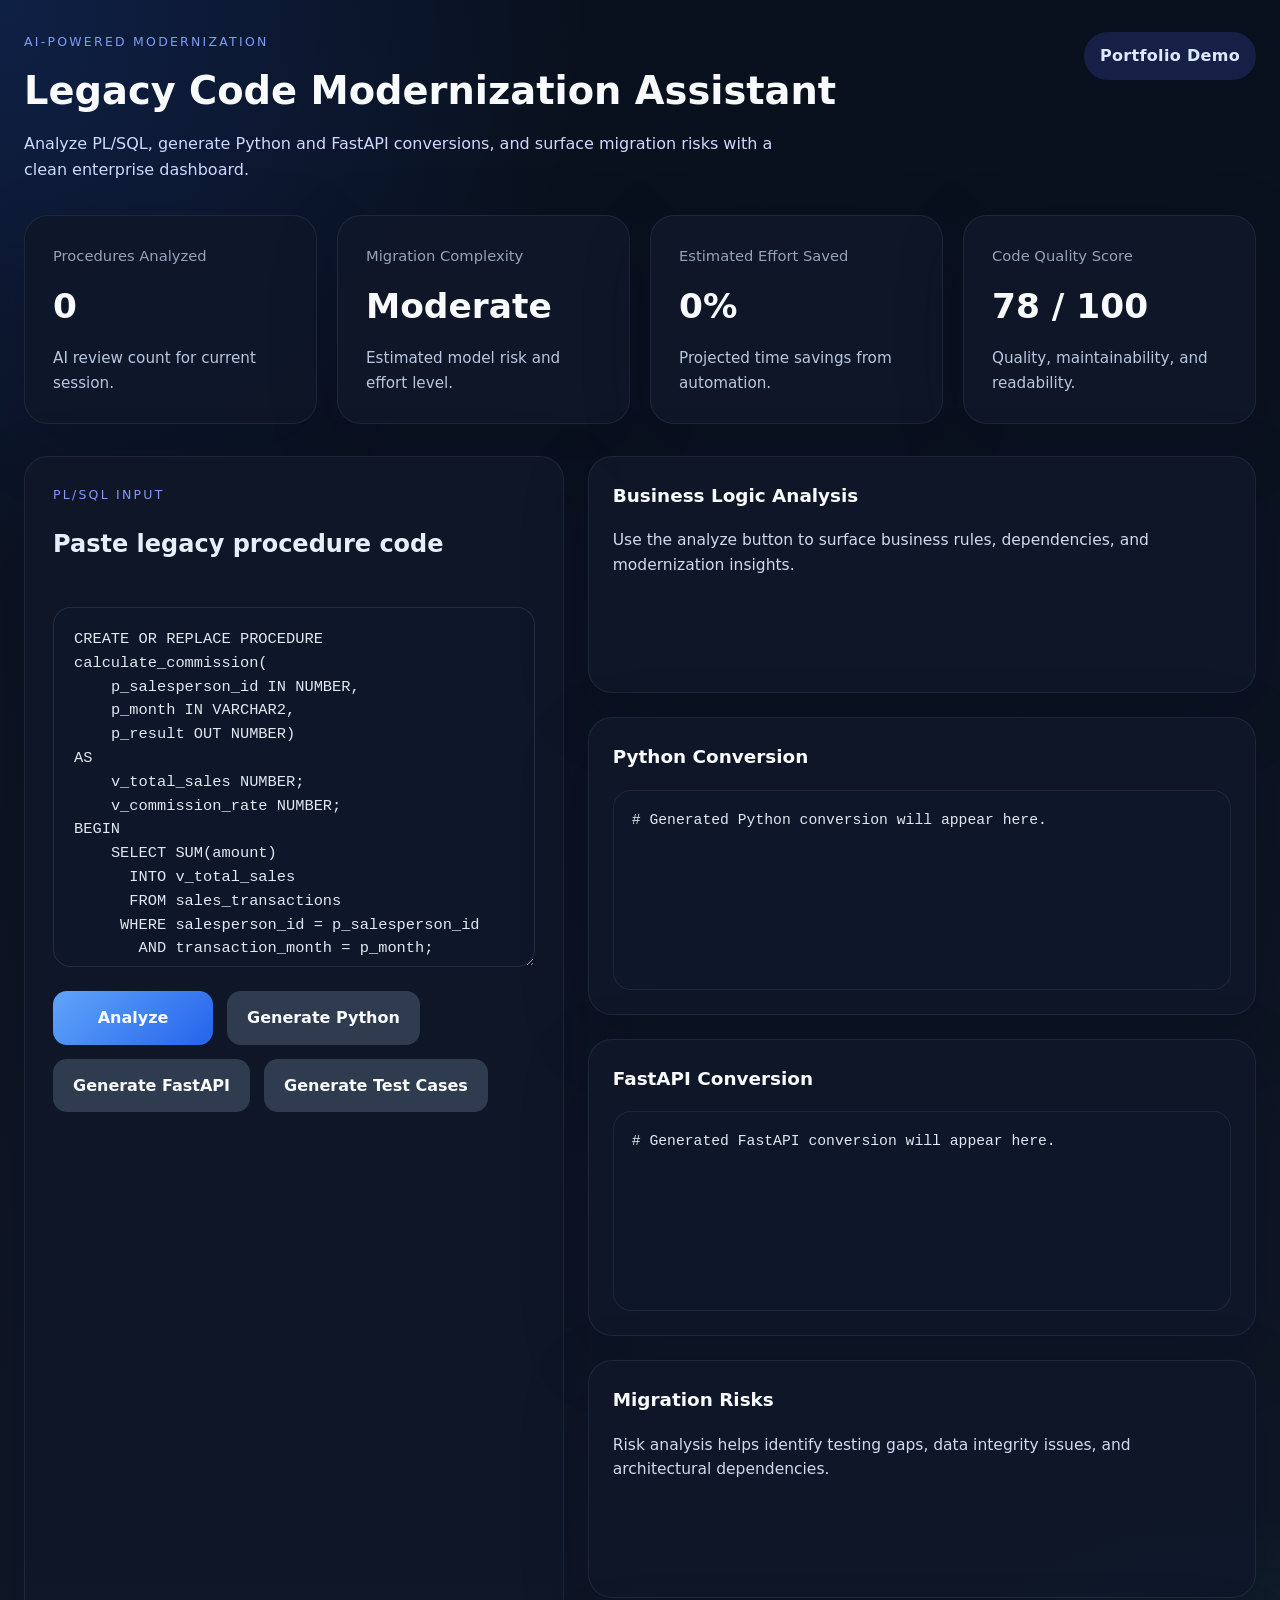
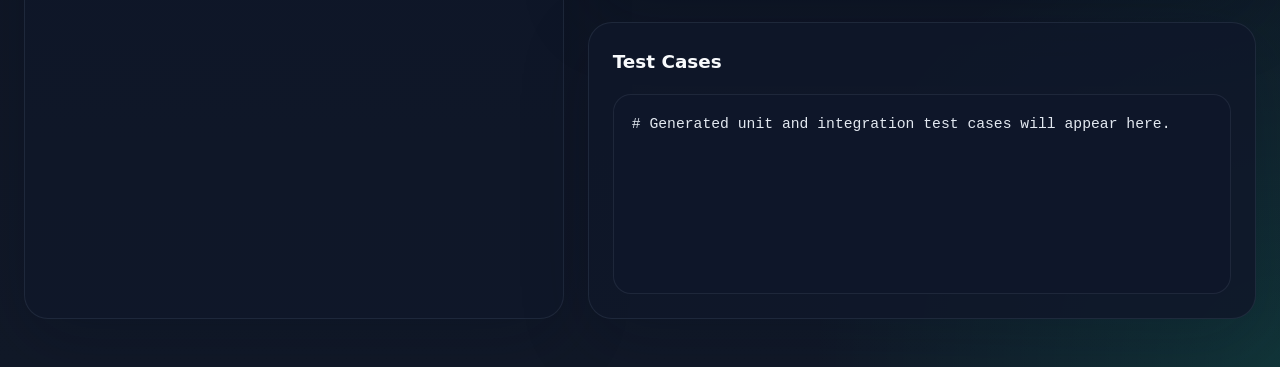
==== static/index.html @ 05c3310b "new updates" ====
<!DOCTYPE html>
<html lang="en">
<head>
  <meta charset="UTF-8" />
  <meta name="viewport" content="width=device-width, initial-scale=1.0" />
  <title>Legacy Code Modernization Dashboard</title>
  <link rel="stylesheet" href="/static/styles.css" />
</head>
<body>
  <div class="app-shell">
    <header class="topbar">
      <div>
        <p class="eyebrow">AI-Powered Modernization</p>
        <h1>Legacy Code Modernization Assistant</h1>
        <p class="subtitle">Analyze PL/SQL, generate Python and FastAPI conversions, and surface migration risks with a clean enterprise dashboard.</p>
      </div>
      <div class="header-actions">
        <span class="badge">Portfolio Demo</span>
      </div>
    </header>

    <section class="metric-grid" aria-label="Migration metrics">
      <article class="metric-card">
        <p class="metric-label">Procedures Analyzed</p>
        <h2 id="procedures-analyzed">0</h2>
        <p class="metric-note">AI review count for current session.</p>
      </article>
      <article class="metric-card">
        <p class="metric-label">Migration Complexity</p>
        <h2 id="migration-complexity">Moderate</h2>
        <p class="metric-note">Estimated model risk and effort level.</p>
      </article>
      <article class="metric-card">
        <p class="metric-label">Estimated Effort Saved</p>
        <h2 id="effort-saved">0%</h2>
        <p class="metric-note">Projected time savings from automation.</p>
      </article>
      <article class="metric-card">
        <p class="metric-label">Code Quality Score</p>
        <h2 id="code-quality">0 / 100</h2>
        <p class="metric-note">Quality, maintainability, and readability.</p>
      </article>
    </section>

    <div class="dashboard-grid">
      <section class="workspace-card">
        <div class="card-header">
          <div>
            <p class="eyebrow">PL/SQL Input</p>
            <h2>Paste legacy procedure code</h2>
          </div>
        </div>

        <textarea id="sql-input" placeholder="Paste your PL/SQL procedure here...">CREATE OR REPLACE PROCEDURE calculate_commission(
    p_salesperson_id IN NUMBER,
    p_month IN VARCHAR2,
    p_result OUT NUMBER)
AS
    v_total_sales NUMBER;
    v_commission_rate NUMBER;
BEGIN
    SELECT SUM(amount)
      INTO v_total_sales
      FROM sales_transactions
     WHERE salesperson_id = p_salesperson_id
       AND transaction_month = p_month;

    SELECT commission_rate
      INTO v_commission_rate
      FROM commission_rates
     WHERE month_code = p_month;

    IF v_total_sales IS NULL THEN
        v_total_sales := 0;
    END IF;

    p_result := v_total_sales * v_commission_rate;
END calculate_commission;</textarea>

        <div class="action-row">
          <button class="primary-btn" onclick="analyzeCode()">Analyze</button>
          <button onclick="generatePython()">Generate Python</button>
          <button onclick="generateFastAPI()">Generate FastAPI</button>
          <button onclick="generateTestCases()">Generate Test Cases</button>
        </div>
      </section>

      <section class="output-panel">
        <article class="output-card">
          <div class="output-header">
            <h3>Business Logic Analysis</h3>
          </div>
          <div id="analysis-output" class="output-content">
            <p>Use the analyze button to surface business rules, dependencies, and modernization insights.</p>
          </div>
        </article>

        <article class="output-card">
          <div class="output-header">
            <h3>Python Conversion</h3>
          </div>
          <pre id="python-output" class="code-output"># Generated Python conversion will appear here.</pre>
        </article>

        <article class="output-card">
          <div class="output-header">
            <h3>FastAPI Conversion</h3>
          </div>
          <pre id="fastapi-output" class="code-output"># Generated FastAPI conversion will appear here.</pre>
        </article>

        <article class="output-card">
          <div class="output-header">
            <h3>Migration Risks</h3>
          </div>
          <div id="risks-output" class="output-content">
            <p>Risk analysis helps identify testing gaps, data integrity issues, and architectural dependencies.</p>
          </div>
        </article>

        <article class="output-card">
          <div class="output-header">
            <h3>Test Cases</h3>
          </div>
          <pre id="tests-output" class="code-output"># Generated unit and integration test cases will appear here.</pre>
        </article>
      </section>
    </div>
  </div>
  <script src="/static/app.js"></script>
</body>
</html>
---- static/styles.css ----
:root {
  color-scheme: dark;
  font-family: Inter, ui-sans-serif, system-ui, -apple-system, BlinkMacSystemFont, 'Segoe UI', sans-serif;
  background: #0e1726;
  color: #e6eef9;
  font-size: 16px;
  line-height: 1.6;
}

* {
  box-sizing: border-box;
}

body {
  margin: 0;
  min-height: 100vh;
  background-image: radial-gradient(circle at top left, rgba(40, 104, 255, 0.18), transparent 25%),
    radial-gradient(circle at bottom right, rgba(20, 255, 179, 0.12), transparent 20%),
    linear-gradient(180deg, #09101d 0%, #111928 100%);
}

button {
  font: inherit;
}

.app-shell {
  max-width: 1440px;
  margin: 0 auto;
  padding: 32px 24px 48px;
}

.topbar {
  display: flex;
  align-items: flex-start;
  justify-content: space-between;
  gap: 24px;
  margin-bottom: 32px;
}

.eyebrow {
  margin: 0 0 8px;
  text-transform: uppercase;
  letter-spacing: 0.18em;
  font-size: 0.78rem;
  color: #7f9cf5;
}

h1 {
  margin: 0 0 10px;
  font-size: clamp(2rem, 3vw, 3rem);
  color: #f8fafc;
}

.subtitle {
  margin: 0;
  color: #cfd8ff;
  max-width: 760px;
}

.header-actions {
  display: flex;
  align-items: center;
}

.badge {
  display: inline-flex;
  padding: 0.7rem 1rem;
  border-radius: 999px;
  background: rgba(84, 105, 255, 0.18);
  color: #dbeafe;
  font-weight: 600;
  letter-spacing: 0.02em;
}

.metric-grid {
  display: grid;
  grid-template-columns: repeat(4, minmax(0, 1fr));
  gap: 20px;
  margin-bottom: 32px;
}

.metric-card,
.workspace-card,
.output-card {
  background: rgba(15, 23, 42, 0.88);
  border: 1px solid rgba(148, 163, 184, 0.12);
  border-radius: 24px;
  box-shadow: 0 20px 70px rgba(4, 12, 31, 0.2);
}

.metric-card {
  padding: 28px;
}

.metric-label {
  margin: 0 0 12px;
  color: #94a3b8;
  font-size: 0.92rem;
}

.metric-card h2 {
  margin: 0;
  font-size: 2.15rem;
  color: #f8fafc;
}

.metric-note {
  margin: 12px 0 0;
  color: #b8c7e0;
  font-size: 0.95rem;
}

.dashboard-grid {
  display: grid;
  grid-template-columns: 1.05fr 1.3fr;
  gap: 24px;
}

.workspace-card {
  padding: 28px;
  display: flex;
  flex-direction: column;
  gap: 24px;
}

.card-header {
  display: flex;
  justify-content: space-between;
  align-items: flex-start;
  gap: 16px;
}

textarea {
  width: 100%;
  min-height: 360px;
  border: 1px solid rgba(148, 163, 184, 0.16);
  border-radius: 18px;
  padding: 20px;
  resize: vertical;
  color: #e2e8f0;
  background: rgba(15, 23, 42, 0.95);
  font-family: ui-monospace, SFMono-Regular, Menlo, Monaco, Consolas, 'Liberation Mono', 'Courier New', monospace;
  font-size: 0.96rem;
  line-height: 1.55;
}

textarea:focus {
  outline: none;
  border-color: #5b8def;
  box-shadow: 0 0 0 4px rgba(91, 141, 239, 0.18);
}

.action-row {
  display: flex;
  flex-wrap: wrap;
  gap: 14px;
}

button {
  cursor: pointer;
  border: none;
  border-radius: 14px;
  padding: 14px 20px;
  font-weight: 600;
  transition: transform 0.16s ease, background-color 0.16s ease, box-shadow 0.16s ease;
  color: #f8fafc;
  background: rgba(59, 130, 246, 0.96);
}

button:hover {
  transform: translateY(-1px);
  box-shadow: 0 18px 40px rgba(59, 130, 246, 0.22);
}

button.primary-btn {
  min-width: 160px;
  background: linear-gradient(135deg, #60a5fa, #2563eb);
}

button:not(.primary-btn) {
  background: rgba(51, 65, 85, 0.9);
}

.output-panel {
  display: grid;
  grid-template-columns: 1fr;
  gap: 24px;
}

.output-card {
  padding: 24px;
}

.output-header {
  display: flex;
  align-items: center;
  justify-content: space-between;
  margin-bottom: 18px;
}

.output-header h3 {
  margin: 0;
  font-size: 1.15rem;
  color: #f8fafc;
}

.output-content {
  color: #d1d9f1;
  font-size: 0.97rem;
  min-height: 140px;
}

.code-output {
  margin: 0;
  background: rgba(15, 23, 42, 0.95);
  border: 1px solid rgba(148, 163, 184, 0.12);
  border-radius: 18px;
  padding: 18px;
  font-family: ui-monospace, SFMono-Regular, Menlo, Monaco, Consolas, 'Liberation Mono', 'Courier New', monospace;
  font-size: 0.92rem;
  overflow-x: auto;
  color: #e2e8f0;
  min-height: 200px;
}

@media (max-width: 1080px) {
  .dashboard-grid {
    grid-template-columns: 1fr;
  }

  .metric-grid {
    grid-template-columns: repeat(2, minmax(0, 1fr));
  }
}

@media (max-width: 720px) {
  .metric-grid {
    grid-template-columns: 1fr;
  }

  .topbar {
    flex-direction: column;
    align-items: stretch;
  }
}
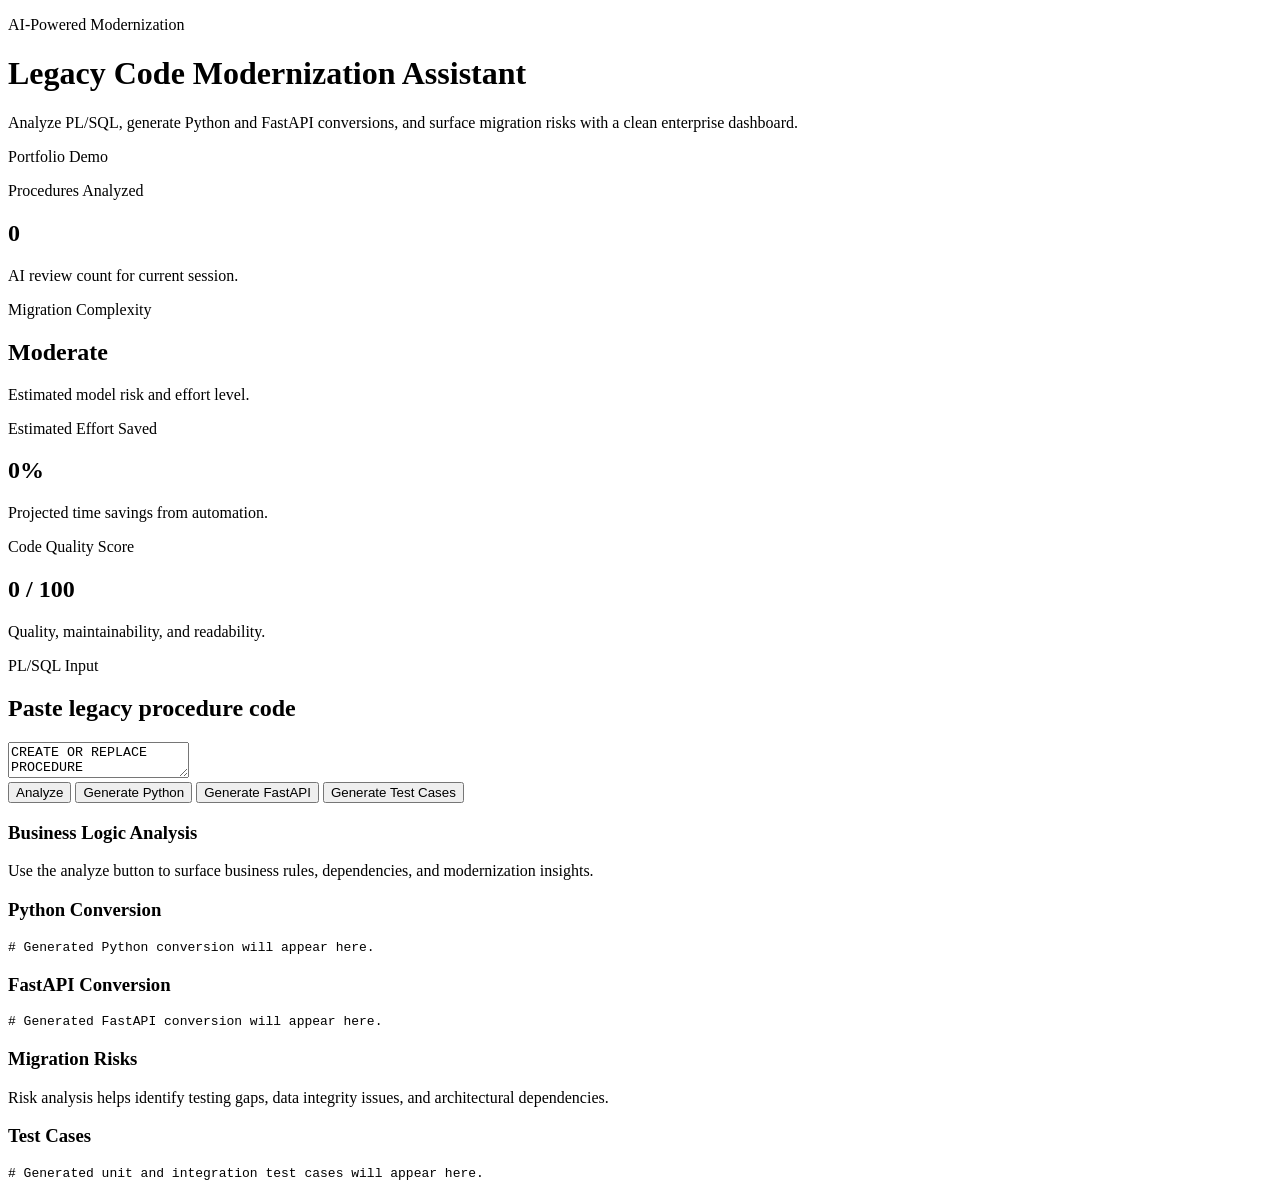
==== commit 8d64d4cd: "css changes" ====
--- a/static/index.html
+++ b/static/index.html
@@ -4,7 +4,7 @@
   <meta charset="UTF-8" />
   <meta name="viewport" content="width=device-width, initial-scale=1.0" />
   <title>Legacy Code Modernization Dashboard</title>
-  <link rel="stylesheet" href="/static/styles.css" />
+  <link rel="stylesheet" href="static/styles.css" />
 </head>
 <body>
   <div class="app-shell">
@@ -127,6 +127,6 @@
       </section>
     </div>
   </div>
-  <script src="/static/app.js"></script>
+  <script src="static/app.js"></script>
 </body>
 </html>
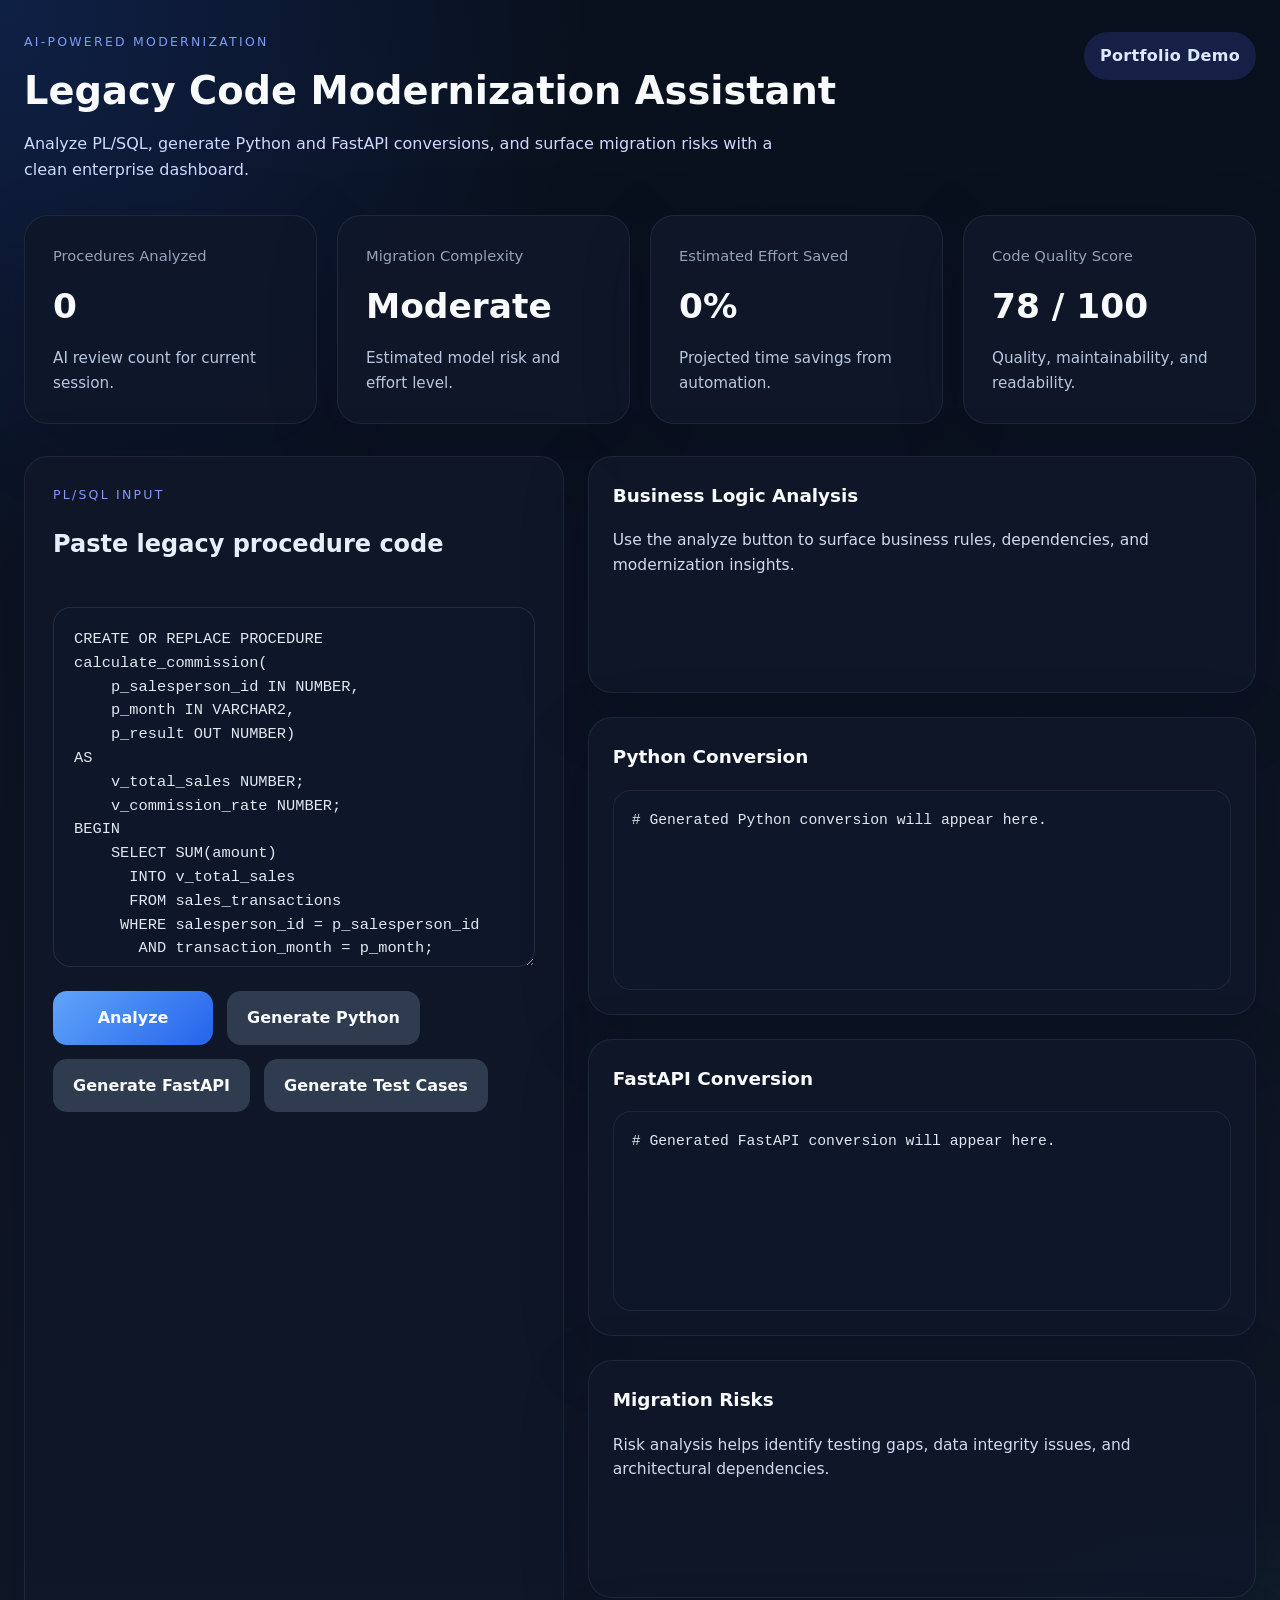
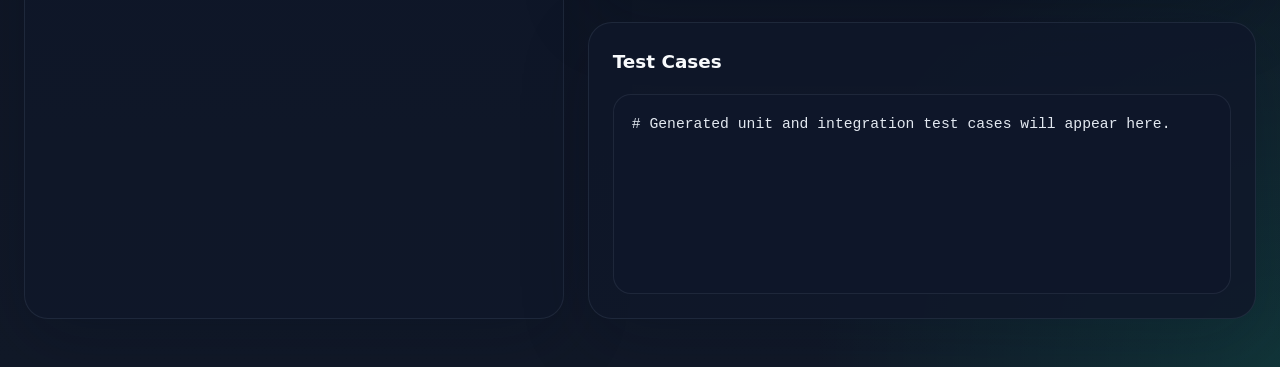
==== commit cd9aafd8: "added changes" ====
--- a/static/index.html
+++ b/static/index.html
@@ -4,7 +4,7 @@
   <meta charset="UTF-8" />
   <meta name="viewport" content="width=device-width, initial-scale=1.0" />
   <title>Legacy Code Modernization Dashboard</title>
-  <link rel="stylesheet" href="static/styles.css" />
+  <link rel="stylesheet" href="./styles.css" />
 </head>
 <body>
   <div class="app-shell">
@@ -127,6 +127,6 @@
       </section>
     </div>
   </div>
-  <script src="static/app.js"></script>
+  <script src="./app.js"></script>
 </body>
 </html>
--- a/static/styles.css
+++ b/static/styles.css
@@ -0,0 +1,245 @@
+:root {
+  color-scheme: dark;
+  font-family: Inter, ui-sans-serif, system-ui, -apple-system, BlinkMacSystemFont, 'Segoe UI', sans-serif;
+  background: #0e1726;
+  color: #e6eef9;
+  font-size: 16px;
+  line-height: 1.6;
+}
+
+* {
+  box-sizing: border-box;
+}
+
+body {
+  margin: 0;
+  min-height: 100vh;
+  background-image: radial-gradient(circle at top left, rgba(40, 104, 255, 0.18), transparent 25%),
+    radial-gradient(circle at bottom right, rgba(20, 255, 179, 0.12), transparent 20%),
+    linear-gradient(180deg, #09101d 0%, #111928 100%);
+}
+
+button {
+  font: inherit;
+}
+
+.app-shell {
+  max-width: 1440px;
+  margin: 0 auto;
+  padding: 32px 24px 48px;
+}
+
+.topbar {
+  display: flex;
+  align-items: flex-start;
+  justify-content: space-between;
+  gap: 24px;
+  margin-bottom: 32px;
+}
+
+.eyebrow {
+  margin: 0 0 8px;
+  text-transform: uppercase;
+  letter-spacing: 0.18em;
+  font-size: 0.78rem;
+  color: #7f9cf5;
+}
+
+h1 {
+  margin: 0 0 10px;
+  font-size: clamp(2rem, 3vw, 3rem);
+  color: #f8fafc;
+}
+
+.subtitle {
+  margin: 0;
+  color: #cfd8ff;
+  max-width: 760px;
+}
+
+.header-actions {
+  display: flex;
+  align-items: center;
+}
+
+.badge {
+  display: inline-flex;
+  padding: 0.7rem 1rem;
+  border-radius: 999px;
+  background: rgba(84, 105, 255, 0.18);
+  color: #dbeafe;
+  font-weight: 600;
+  letter-spacing: 0.02em;
+}
+
+.metric-grid {
+  display: grid;
+  grid-template-columns: repeat(4, minmax(0, 1fr));
+  gap: 20px;
+  margin-bottom: 32px;
+}
+
+.metric-card,
+.workspace-card,
+.output-card {
+  background: rgba(15, 23, 42, 0.88);
+  border: 1px solid rgba(148, 163, 184, 0.12);
+  border-radius: 24px;
+  box-shadow: 0 20px 70px rgba(4, 12, 31, 0.2);
+}
+
+.metric-card {
+  padding: 28px;
+}
+
+.metric-label {
+  margin: 0 0 12px;
+  color: #94a3b8;
+  font-size: 0.92rem;
+}
+
+.metric-card h2 {
+  margin: 0;
+  font-size: 2.15rem;
+  color: #f8fafc;
+}
+
+.metric-note {
+  margin: 12px 0 0;
+  color: #b8c7e0;
+  font-size: 0.95rem;
+}
+
+.dashboard-grid {
+  display: grid;
+  grid-template-columns: 1.05fr 1.3fr;
+  gap: 24px;
+}
+
+.workspace-card {
+  padding: 28px;
+  display: flex;
+  flex-direction: column;
+  gap: 24px;
+}
+
+.card-header {
+  display: flex;
+  justify-content: space-between;
+  align-items: flex-start;
+  gap: 16px;
+}
+
+textarea {
+  width: 100%;
+  min-height: 360px;
+  border: 1px solid rgba(148, 163, 184, 0.16);
+  border-radius: 18px;
+  padding: 20px;
+  resize: vertical;
+  color: #e2e8f0;
+  background: rgba(15, 23, 42, 0.95);
+  font-family: ui-monospace, SFMono-Regular, Menlo, Monaco, Consolas, 'Liberation Mono', 'Courier New', monospace;
+  font-size: 0.96rem;
+  line-height: 1.55;
+}
+
+textarea:focus {
+  outline: none;
+  border-color: #5b8def;
+  box-shadow: 0 0 0 4px rgba(91, 141, 239, 0.18);
+}
+
+.action-row {
+  display: flex;
+  flex-wrap: wrap;
+  gap: 14px;
+}
+
+button {
+  cursor: pointer;
+  border: none;
+  border-radius: 14px;
+  padding: 14px 20px;
+  font-weight: 600;
+  transition: transform 0.16s ease, background-color 0.16s ease, box-shadow 0.16s ease;
+  color: #f8fafc;
+  background: rgba(59, 130, 246, 0.96);
+}
+
+button:hover {
+  transform: translateY(-1px);
+  box-shadow: 0 18px 40px rgba(59, 130, 246, 0.22);
+}
+
+button.primary-btn {
+  min-width: 160px;
+  background: linear-gradient(135deg, #60a5fa, #2563eb);
+}
+
+button:not(.primary-btn) {
+  background: rgba(51, 65, 85, 0.9);
+}
+
+.output-panel {
+  display: grid;
+  grid-template-columns: 1fr;
+  gap: 24px;
+}
+
+.output-card {
+  padding: 24px;
+}
+
+.output-header {
+  display: flex;
+  align-items: center;
+  justify-content: space-between;
+  margin-bottom: 18px;
+}
+
+.output-header h3 {
+  margin: 0;
+  font-size: 1.15rem;
+  color: #f8fafc;
+}
+
+.output-content {
+  color: #d1d9f1;
+  font-size: 0.97rem;
+  min-height: 140px;
+}
+
+.code-output {
+  margin: 0;
+  background: rgba(15, 23, 42, 0.95);
+  border: 1px solid rgba(148, 163, 184, 0.12);
+  border-radius: 18px;
+  padding: 18px;
+  font-family: ui-monospace, SFMono-Regular, Menlo, Monaco, Consolas, 'Liberation Mono', 'Courier New', monospace;
+  font-size: 0.92rem;
+  overflow-x: auto;
+  color: #e2e8f0;
+  min-height: 200px;
+}
+
+@media (max-width: 1080px) {
+  .dashboard-grid {
+    grid-template-columns: 1fr;
+  }
+
+  .metric-grid {
+    grid-template-columns: repeat(2, minmax(0, 1fr));
+  }
+}
+
+@media (max-width: 720px) {
+  .metric-grid {
+    grid-template-columns: 1fr;
+  }
+
+  .topbar {
+    flex-direction: column;
+    align-items: stretch;
+  }
+}
